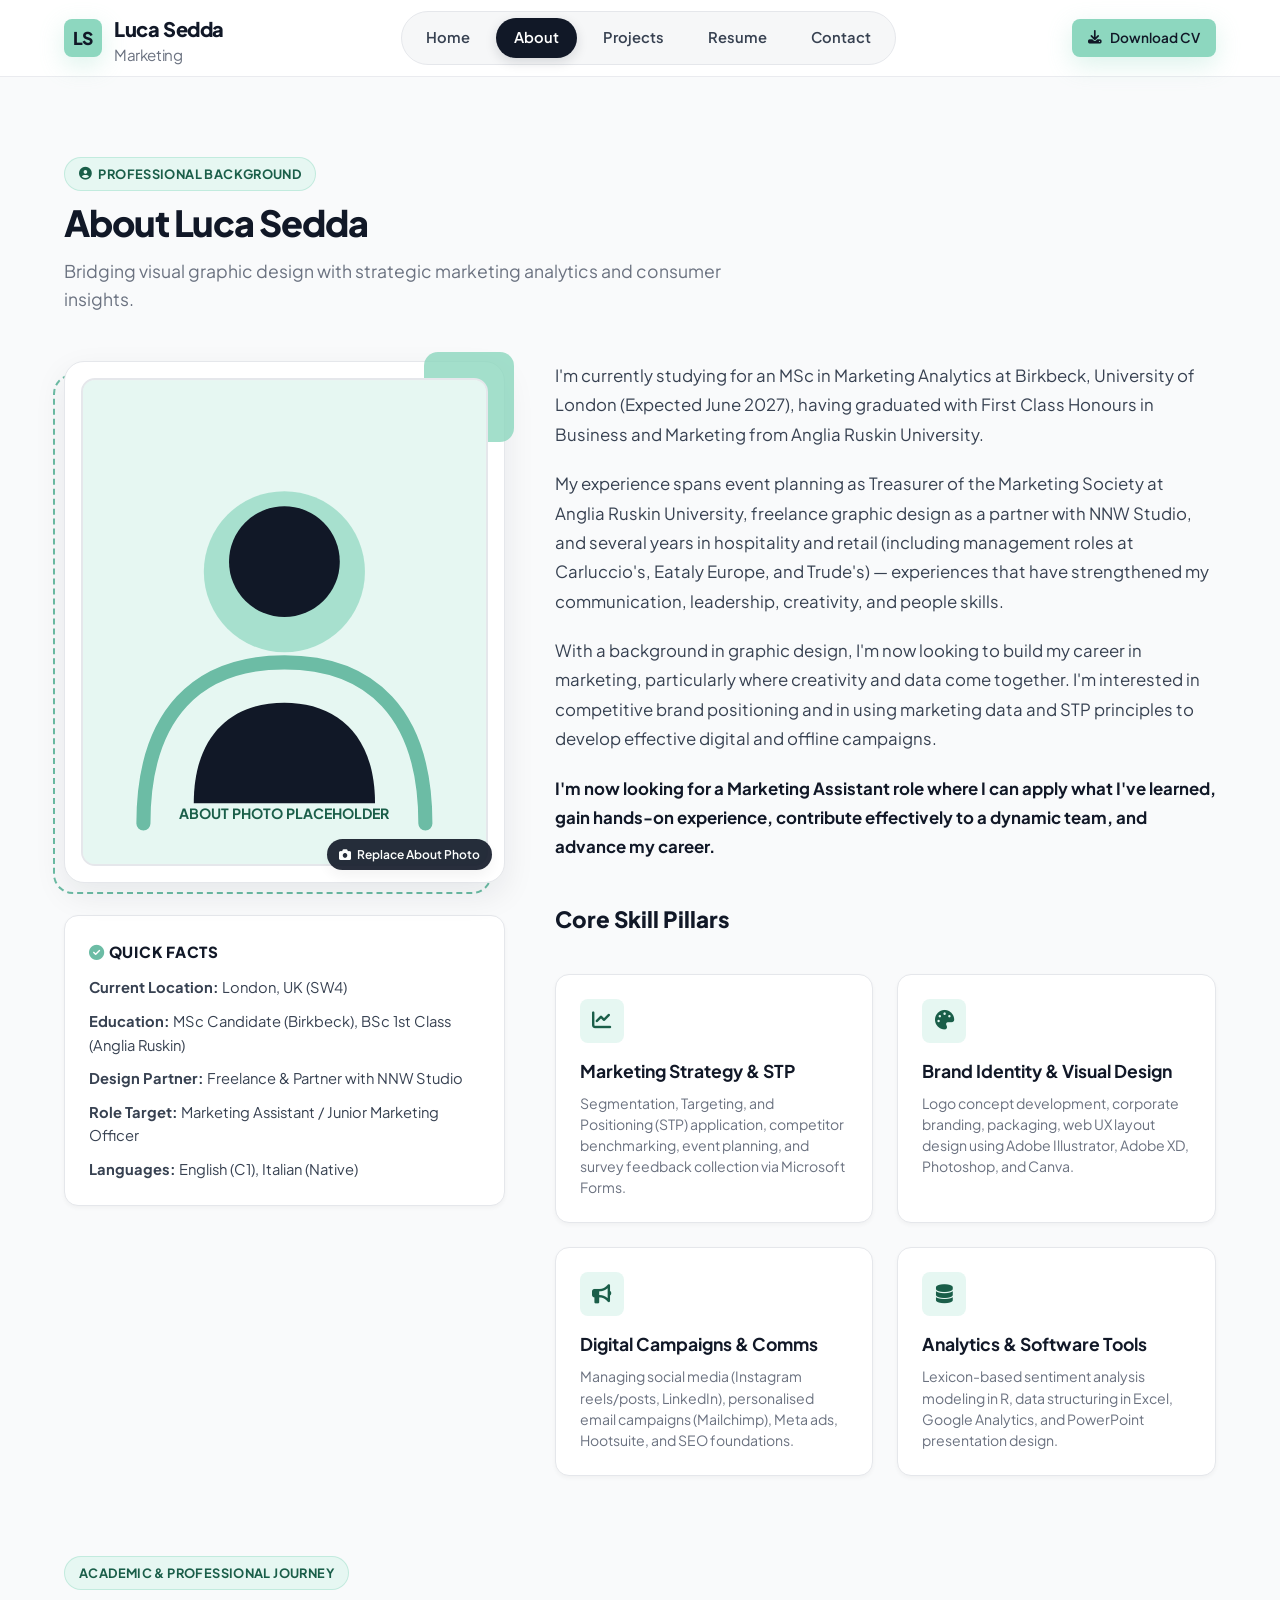
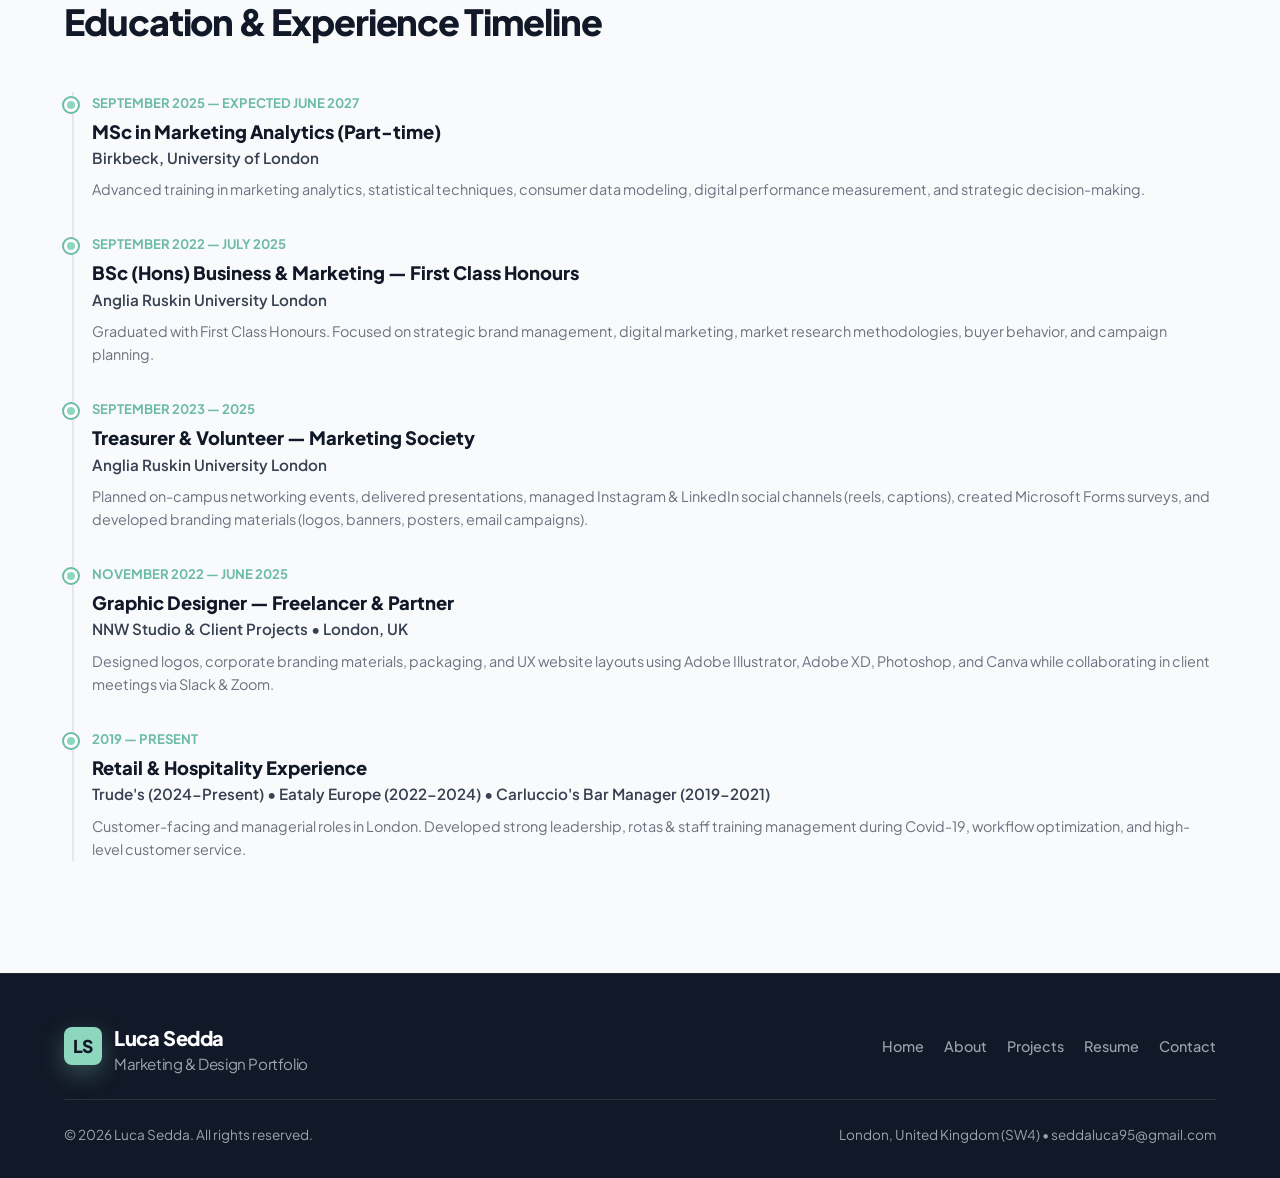
==== about.html @ 7196c17c "Initial commit: Luca Sedda Marketing Portfolio Website" ====
<!DOCTYPE html>
<html lang="en">
<head>
  <meta charset="UTF-8">
  <meta name="viewport" content="width=device-width, initial-scale=1.0">
  <title>Luca Sedda | Marketing Student</title>
  <meta name="description" content="Learn more about Luca Sedda - London marketing graduate, MSc Marketing Analytics candidate at Birkbeck, former Marketing Society Treasurer, and Graphic Designer with NNW Studio.">
  <link rel="stylesheet" href="css/style.css">
  <link rel="stylesheet" href="https://cdnjs.cloudflare.com/ajax/libs/font-awesome/6.4.0/css/all.min.css">
</head>
<body>

  <!-- Sticky Header Navigation -->
  <header class="header">
    <div class="container header-container">
      <a href="index.html" class="logo">
        <div class="logo-badge">LS</div>
        <div class="logo-text">
          Luca Sedda
          <span>Marketing</span>
        </div>
      </a>

      <!-- Desktop Navigation Links -->
      <nav class="nav-desktop">
        <a href="index.html" class="nav-link">Home</a>
        <a href="about.html" class="nav-link active">About</a>
        <a href="projects.html" class="nav-link">Projects</a>
        <a href="resume.html" class="nav-link">Resume</a>
        <a href="contact.html" class="nav-link">Contact</a>
      </nav>

      <!-- Desktop Header CTA -->
      <div class="nav-cta">
        <a href="assets/Luca_Sedda_Marketing_CV.pdf" download class="btn btn-primary btn-sm">
          <i class="fas fa-download"></i> Download CV
        </a>
        <button class="mobile-toggle" aria-label="Toggle navigation">
          <i class="fas fa-bars fa-lg"></i>
        </button>
      </div>
    </div>

    <!-- Mobile Navigation Drawer -->
    <nav class="mobile-nav">
      <a href="index.html" class="nav-link">Home</a>
      <a href="about.html" class="nav-link active">About</a>
      <a href="projects.html" class="nav-link">Projects</a>
      <a href="resume.html" class="nav-link">Resume</a>
      <a href="contact.html" class="nav-link">Contact</a>
      <a href="assets/Luca_Sedda_Marketing_CV.pdf" download class="btn btn-primary btn-sm" style="margin-top: 10px;">
        <i class="fas fa-download"></i> Download CV
      </a>
    </nav>
  </header>

  <!-- About Section -->
  <section class="section">
    <div class="container">
      <div class="section-header">
        <span class="badge"><i class="fas fa-user-circle"></i> Professional Background</span>
        <h1 class="section-title" style="margin-top: 10px;">About Luca Sedda</h1>
        <p class="section-subtitle">
          Bridging visual graphic design with strategic marketing analytics and consumer insights.
        </p>
      </div>

      <div class="about-grid">
        <!-- Photo Placeholder Column -->
        <div class="about-media">
          <div class="headshot-card">
            <div class="headshot-img-container">
              <svg id="aboutPlaceholder" width="100%" height="100%" viewBox="0 0 400 480" fill="none" xmlns="http://www.w3.org/2000/svg">
                <rect width="400" height="480" fill="#E6F7F2"/>
                <circle cx="200" cy="190" r="80" fill="#8DD7BF" opacity="0.7"/>
                <path d="M60 440C60 330 115 280 200 280C285 280 340 330 340 440" stroke="#6CBCA5" stroke-width="14" stroke-linecap="round"/>
                <circle cx="200" cy="180" r="55" fill="#111827"/>
                <path d="M110 420C110 350 150 320 200 320C250 320 290 350 290 420" fill="#111827"/>
                <text x="50%" y="90%" dominant-baseline="middle" text-anchor="middle" font-family="'Plus Jakarta Sans', sans-serif" font-size="14" font-weight="700" fill="#1A5E49">
                  ABOUT PHOTO PLACEHOLDER
                </text>
              </svg>
              <img id="aboutPhotoImg" src="" alt="Luca Sedda Professional Portrait" style="display: none;">
            </div>
            <label class="upload-overlay" for="aboutPhotoUpload">
              <i class="fas fa-camera"></i> Replace About Photo
            </label>
            <input type="file" id="aboutPhotoUpload" class="file-input-hidden" accept="image/*" data-target-img="aboutPhotoImg">
          </div>

          <!-- Quick Fact Card -->
          <div style="margin-top: 32px; background: white; padding: 24px; border-radius: var(--radius-md); border: 1px solid var(--color-border); box-shadow: var(--shadow-sm);">
            <h4 style="font-size: 0.95rem; font-weight: 800; text-transform: uppercase; color: var(--color-dark); margin-bottom: 12px; letter-spacing: 0.05em;">
              <i class="fas fa-check-circle" style="color: var(--color-primary-dark);"></i> Quick Facts
            </h4>
            <ul style="display: flex; flex-direction: column; gap: 10px; font-size: 0.92rem; color: var(--color-gray-dark);">
              <li><strong>Current Location:</strong> London, UK (SW4)</li>
              <li><strong>Education:</strong> MSc Candidate (Birkbeck), BSc 1st Class (Anglia Ruskin)</li>
              <li><strong>Design Partner:</strong> Freelance & Partner with NNW Studio</li>
              <li><strong>Role Target:</strong> Marketing Assistant / Junior Marketing Officer</li>
              <li><strong>Languages:</strong> English (C1), Italian (Native)</li>
            </ul>
          </div>
        </div>

        <!-- Bio Content Column -->
        <div class="about-content">
          <p class="about-bio-text">
            I'm currently studying for an MSc in Marketing Analytics at Birkbeck, University of London (Expected June 2027), having graduated with First Class Honours in Business and Marketing from Anglia Ruskin University.
          </p>
          <p class="about-bio-text">
            My experience spans event planning as Treasurer of the Marketing Society at Anglia Ruskin University, freelance graphic design as a partner with NNW Studio, and several years in hospitality and retail (including management roles at Carluccio's, Eataly Europe, and Trude's) — experiences that have strengthened my communication, leadership, creativity, and people skills.
          </p>
          <p class="about-bio-text">
            With a background in graphic design, I'm now looking to build my career in marketing, particularly where creativity and data come together. I'm interested in competitive brand positioning and in using marketing data and STP principles to develop effective digital and offline campaigns.
          </p>
          <p class="about-bio-text" style="font-weight: 700; color: var(--color-dark);">
            I'm now looking for a Marketing Assistant role where I can apply what I've learned, gain hands-on experience, contribute effectively to a dynamic team, and advance my career.
          </p>

          <!-- Core Competency Grid -->
          <h3 style="font-size: 1.4rem; font-weight: 800; color: var(--color-dark); margin-top: 40px; margin-bottom: 20px;">
            Core Skill Pillars
          </h3>

          <div class="skills-grid">
            <div class="skill-card">
              <div class="skill-icon">
                <i class="fas fa-chart-line"></i>
              </div>
              <h4 class="skill-title">Marketing Strategy & STP</h4>
              <p class="skill-desc">
                Segmentation, Targeting, and Positioning (STP) application, competitor benchmarking, event planning, and survey feedback collection via Microsoft Forms.
              </p>
            </div>

            <div class="skill-card">
              <div class="skill-icon">
                <i class="fas fa-palette"></i>
              </div>
              <h4 class="skill-title">Brand Identity & Visual Design</h4>
              <p class="skill-desc">
                Logo concept development, corporate branding, packaging, web UX layout design using Adobe Illustrator, Adobe XD, Photoshop, and Canva.
              </p>
            </div>

            <div class="skill-card">
              <div class="skill-icon">
                <i class="fas fa-bullhorn"></i>
              </div>
              <h4 class="skill-title">Digital Campaigns & Comms</h4>
              <p class="skill-desc">
                Managing social media (Instagram reels/posts, LinkedIn), personalised email campaigns (Mailchimp), Meta ads, Hootsuite, and SEO foundations.
              </p>
            </div>

            <div class="skill-card">
              <div class="skill-icon">
                <i class="fas fa-database"></i>
              </div>
              <h4 class="skill-title">Analytics & Software Tools</h4>
              <p class="skill-desc">
                Lexicon-based sentiment analysis modeling in R, data structuring in Excel, Google Analytics, and PowerPoint presentation design.
              </p>
            </div>
          </div>
        </div>
      </div>

      <!-- Education & Career Journey Timeline -->
      <div style="margin-top: 80px;">
        <div class="section-header">
          <span class="badge">Academic & Professional Journey</span>
          <h2 class="section-title" style="margin-top: 10px;">Education & Experience Timeline</h2>
        </div>

        <div class="timeline">
          <!-- Item 1 -->
          <div class="timeline-item">
            <div class="timeline-date">September 2025 — Expected June 2027</div>
            <h3 class="timeline-title">MSc in Marketing Analytics (Part-time)</h3>
            <div class="timeline-sub">Birkbeck, University of London</div>
            <p class="timeline-desc">
              Advanced training in marketing analytics, statistical techniques, consumer data modeling, digital performance measurement, and strategic decision-making.
            </p>
          </div>

          <!-- Item 2 -->
          <div class="timeline-item">
            <div class="timeline-date">September 2022 — July 2025</div>
            <h3 class="timeline-title">BSc (Hons) Business & Marketing — First Class Honours</h3>
            <div class="timeline-sub">Anglia Ruskin University London</div>
            <p class="timeline-desc">
              Graduated with First Class Honours. Focused on strategic brand management, digital marketing, market research methodologies, buyer behavior, and campaign planning.
            </p>
          </div>

          <!-- Item 3 -->
          <div class="timeline-item">
            <div class="timeline-date">September 2023 — 2025</div>
            <h3 class="timeline-title">Treasurer & Volunteer — Marketing Society</h3>
            <div class="timeline-sub">Anglia Ruskin University London</div>
            <p class="timeline-desc">
              Planned on-campus networking events, delivered presentations, managed Instagram & LinkedIn social channels (reels, captions), created Microsoft Forms surveys, and developed branding materials (logos, banners, posters, email campaigns).
            </p>
          </div>

          <!-- Item 4 -->
          <div class="timeline-item">
            <div class="timeline-date">November 2022 — June 2025</div>
            <h3 class="timeline-title">Graphic Designer — Freelancer & Partner</h3>
            <div class="timeline-sub">NNW Studio & Client Projects • London, UK</div>
            <p class="timeline-desc">
              Designed logos, corporate branding materials, packaging, and UX website layouts using Adobe Illustrator, Adobe XD, Photoshop, and Canva while collaborating in client meetings via Slack & Zoom.
            </p>
          </div>

          <!-- Item 5 -->
          <div class="timeline-item">
            <div class="timeline-date">2019 — Present</div>
            <h3 class="timeline-title">Retail & Hospitality Experience</h3>
            <div class="timeline-sub">Trude's (2024-Present) • Eataly Europe (2022-2024) • Carluccio's Bar Manager (2019-2021)</div>
            <p class="timeline-desc">
              Customer-facing and managerial roles in London. Developed strong leadership, rotas & staff training management during Covid-19, workflow optimization, and high-level customer service.
            </p>
          </div>
        </div>
      </div>
    </div>
  </section>

  <!-- Footer -->
  <footer class="footer">
    <div class="container">
      <div class="footer-container">
        <div class="logo">
          <div class="logo-badge">LS</div>
          <div class="logo-text" style="color: white;">
            Luca Sedda
            <span style="color: #9CA3AF;">Marketing & Design Portfolio</span>
          </div>
        </div>

        <nav class="footer-nav">
          <a href="index.html">Home</a>
          <a href="about.html">About</a>
          <a href="projects.html">Projects</a>
          <a href="resume.html">Resume</a>
          <a href="contact.html">Contact</a>
        </nav>
      </div>

      <div class="footer-bottom">
        <p>&copy; 2026 Luca Sedda. All rights reserved.</p>
        <p>London, United Kingdom (SW4) • seddaluca95@gmail.com</p>
      </div>
    </div>
  </footer>

  <script src="js/main.js"></script>
</body>
</html>
---- css/style.css ----
/* ==========================================
   Luca Sedda - Marketing & Design Portfolio
   Design System & CSS Styles
   Brand Color: #8DD7BF
   ========================================== */

@import url('https://fonts.googleapis.com/css2?family=Plus+Jakarta+Sans:ital,wght@0,300;0,400;0,500;0,600;0,700;0,800;1,400&family=Pinyon+Script&display=swap');

:root {
  /* Brand Palette */
  --color-primary: #8DD7BF;
  --color-primary-dark: #6CBCA5;
  --color-primary-light: #E6F7F2;
  --color-primary-glow: rgba(141, 215, 191, 0.25);
  
  /* Neutral Palette */
  --color-dark: #111827;
  --color-dark-muted: #1F2937;
  --color-gray-dark: #374151;
  --color-gray-medium: #6B7280;
  --color-gray-light: #9CA3AF;
  --color-bg-light: #F9FAFB;
  --color-bg-card: #FFFFFF;
  --color-border: #E5E7EB;
  --color-white: #FFFFFF;
  
  /* Fonts */
  --font-sans: 'Plus Jakarta Sans', -apple-system, BlinkMacSystemFont, sans-serif;
  --font-quote: 'Pinyon Script', cursive, Georgia, serif;
  
  /* Shadows & Radius */
  --radius-sm: 8px;
  --radius-md: 14px;
  --radius-lg: 20px;
  --radius-full: 9999px;
  
  --shadow-sm: 0 2px 4px rgba(0, 0, 0, 0.04);
  --shadow-md: 0 6px 16px rgba(0, 0, 0, 0.06);
  --shadow-lg: 0 12px 32px rgba(17, 24, 39, 0.08);
  --shadow-mint: 0 8px 24px rgba(141, 215, 191, 0.3);
  
  --transition: all 0.25s cubic-bezier(0.16, 1, 0.3, 1);
}

/* Reset & Base */
*, *::before, *::after {
  box-sizing: border-box;
  margin: 0;
  padding: 0;
}

html {
  scroll-behavior: smooth;
  font-size: 16px;
}

body {
  font-family: var(--font-sans);
  background-color: var(--color-bg-light);
  color: var(--color-dark);
  line-height: 1.6;
  -webkit-font-smoothing: antialiased;
  display: flex;
  flex-direction: column;
  min-height: 100vh;
}

a {
  color: inherit;
  text-decoration: none;
}

img {
  max-width: 100%;
  height: auto;
  display: block;
}

ul {
  list-style: none;
}

button, input, textarea, select {
  font-family: inherit;
}

/* Container */
.container {
  width: 100%;
  max-width: 1200px;
  margin: 0 auto;
  padding: 0 24px;
}

.container-narrow {
  max-width: 860px;
}

/* Header & Sticky Navigation */
.header {
  position: sticky;
  top: 0;
  z-index: 1000;
  background: rgba(255, 255, 255, 0.88);
  backdrop-filter: blur(16px);
  -webkit-backdrop-filter: blur(16px);
  border-bottom: 1px solid rgba(229, 231, 235, 0.8);
  transition: var(--transition);
}

.header-container {
  display: flex;
  align-items: center;
  justify-content: space-between;
  height: 76px;
}

.logo {
  display: flex;
  align-items: center;
  gap: 12px;
  font-weight: 800;
  font-size: 1.25rem;
  letter-spacing: -0.02em;
  color: var(--color-dark);
}

.logo-badge {
  width: 38px;
  height: 38px;
  background-color: var(--color-primary);
  color: var(--color-dark);
  border-radius: var(--radius-sm);
  display: flex;
  align-items: center;
  justify-content: center;
  font-weight: 800;
  font-size: 1.1rem;
  box-shadow: var(--shadow-mint);
}

.logo-text span {
  color: var(--color-gray-medium);
  font-weight: 400;
  font-size: 0.95rem;
  display: block;
  line-height: 1;
  margin-top: 2px;
}

.nav-desktop {
  display: flex;
  align-items: center;
  gap: 8px;
  background-color: rgba(243, 244, 246, 0.7);
  padding: 6px;
  border-radius: var(--radius-full);
  border: 1px solid var(--color-border);
}

.nav-link {
  padding: 8px 18px;
  font-size: 0.92rem;
  font-weight: 600;
  color: var(--color-gray-dark);
  border-radius: var(--radius-full);
  transition: var(--transition);
}

.nav-link:hover {
  color: var(--color-dark);
  background-color: rgba(255, 255, 255, 0.6);
}

.nav-link.active {
  background-color: var(--color-dark);
  color: var(--color-white);
  box-shadow: 0 4px 12px rgba(17, 24, 39, 0.15);
}

.nav-cta {
  display: flex;
  align-items: center;
  gap: 12px;
}

/* Mobile Hamburger Toggle */
.mobile-toggle {
  display: none;
  background: none;
  border: none;
  cursor: pointer;
  padding: 8px;
  color: var(--color-dark);
}

.mobile-nav {
  display: none;
  position: fixed;
  top: 76px;
  left: 0;
  width: 100%;
  background: white;
  border-bottom: 1px solid var(--color-border);
  padding: 20px 24px;
  box-shadow: var(--shadow-lg);
  flex-direction: column;
  gap: 12px;
  z-index: 999;
}

.mobile-nav.open {
  display: flex;
}

.mobile-nav .nav-link {
  padding: 12px 16px;
  width: 100%;
  text-align: left;
  border-radius: var(--radius-sm);
}

/* Buttons & Badges */
.btn {
  display: inline-flex;
  align-items: center;
  justify-content: center;
  gap: 8px;
  padding: 12px 24px;
  font-weight: 600;
  font-size: 0.95rem;
  border-radius: var(--radius-md);
  transition: var(--transition);
  cursor: pointer;
  border: none;
  outline: none;
  white-space: nowrap;
}

.btn-primary {
  background-color: var(--color-primary);
  color: var(--color-dark);
  box-shadow: var(--shadow-mint);
}

.btn-primary:hover {
  background-color: var(--color-primary-dark);
  transform: translateY(-2px);
  box-shadow: 0 10px 24px rgba(108, 188, 165, 0.4);
}

.btn-dark {
  background-color: var(--color-dark);
  color: var(--color-white);
}

.btn-dark:hover {
  background-color: var(--color-dark-muted);
  transform: translateY(-2px);
  box-shadow: 0 10px 24px rgba(17, 24, 39, 0.2);
}

.btn-outline {
  background-color: transparent;
  color: var(--color-dark);
  border: 2px solid var(--color-border);
}

.btn-outline:hover {
  border-color: var(--color-dark);
  background-color: rgba(17, 24, 39, 0.03);
}

.btn-sm {
  padding: 8px 16px;
  font-size: 0.85rem;
  border-radius: var(--radius-sm);
}

.badge {
  display: inline-flex;
  align-items: center;
  gap: 6px;
  padding: 6px 14px;
  background-color: var(--color-primary-light);
  color: #1A5E49;
  font-weight: 700;
  font-size: 0.8rem;
  letter-spacing: 0.03em;
  text-transform: uppercase;
  border-radius: var(--radius-full);
  border: 1px solid rgba(141, 215, 191, 0.4);
}

.badge-dark {
  background-color: var(--color-dark);
  color: var(--color-white);
  border: none;
}

/* Sections */
.section {
  padding: 80px 0;
}

.section-hero {
  padding: 70px 0 90px 0;
  background: radial-gradient(circle at 80% 20%, rgba(141, 215, 191, 0.15) 0%, rgba(249, 250, 251, 0) 60%);
}

.section-header {
  margin-bottom: 48px;
}

.section-header.text-center {
  text-align: center;
}

.section-title {
  font-size: 2.25rem;
  font-weight: 800;
  letter-spacing: -0.03em;
  color: var(--color-dark);
  line-height: 1.2;
}

.section-subtitle {
  margin-top: 12px;
  font-size: 1.1rem;
  color: var(--color-gray-medium);
  max-width: 680px;
}

/* Hero Component */
.hero-grid {
  display: grid;
  grid-template-columns: 1.25fr 0.85fr;
  gap: 48px;
  align-items: center;
}

.hero-tag {
  margin-bottom: 20px;
}

.hero-title {
  font-size: 3.2rem;
  font-weight: 800;
  line-height: 1.1;
  letter-spacing: -0.035em;
  color: var(--color-dark);
  margin-bottom: 20px;
}

.hero-title span.highlight {
  position: relative;
  display: inline-block;
  z-index: 1;
}

.hero-title span.highlight::after {
  content: '';
  position: absolute;
  bottom: 8px;
  left: -4px;
  right: -4px;
  height: 14px;
  background-color: var(--color-primary);
  opacity: 0.7;
  z-index: -1;
  border-radius: 4px;
}

.hero-lead {
  font-size: 1.15rem;
  color: var(--color-gray-dark);
  margin-bottom: 28px;
  line-height: 1.6;
}

.hero-actions {
  display: flex;
  flex-wrap: wrap;
  gap: 16px;
  margin-bottom: 32px;
}

/* Headshot Container with Upload Capability */
.headshot-wrapper {
  position: relative;
}

.headshot-card {
  position: relative;
  background: white;
  padding: 16px;
  border-radius: var(--radius-lg);
  box-shadow: var(--shadow-lg);
  border: 1px solid var(--color-border);
}

.headshot-card::before {
  content: '';
  position: absolute;
  top: -10px;
  right: -10px;
  width: 90px;
  height: 90px;
  background: var(--color-primary);
  border-radius: var(--radius-md);
  z-index: 0;
  opacity: 0.8;
}

.headshot-card::after {
  content: '';
  position: absolute;
  bottom: -12px;
  left: -12px;
  width: 100%;
  height: 100%;
  border: 2px dashed var(--color-primary-dark);
  border-radius: var(--radius-lg);
  z-index: -1;
}

.headshot-img-container {
  position: relative;
  z-index: 1;
  width: 100%;
  aspect-ratio: 4/4.8;
  border-radius: var(--radius-md);
  overflow: hidden;
  background: #EBF7F3;
  display: flex;
  flex-direction: column;
  align-items: center;
  justify-content: center;
  border: 2px solid var(--color-border);
}

.headshot-img-container img {
  width: 100%;
  height: 100%;
  object-fit: cover;
}

.upload-overlay {
  position: absolute;
  bottom: 12px;
  right: 12px;
  z-index: 10;
  background: var(--color-dark);
  color: var(--color-white);
  padding: 6px 12px;
  border-radius: var(--radius-full);
  font-size: 0.75rem;
  font-weight: 600;
  cursor: pointer;
  display: flex;
  align-items: center;
  gap: 6px;
  box-shadow: var(--shadow-md);
  transition: var(--transition);
  opacity: 0.9;
}

.upload-overlay:hover {
  opacity: 1;
  transform: scale(1.04);
  background: var(--color-primary);
  color: var(--color-dark);
}

.file-input-hidden {
  display: none;
}

/* Positioning Statement Component */
.positioning-box {
  background: var(--color-white);
  border-radius: var(--radius-lg);
  padding: 36px;
  border: 1px solid var(--color-border);
  box-shadow: var(--shadow-md);
  position: relative;
  overflow: hidden;
  margin-top: 40px;
}

.positioning-box::before {
  content: '';
  position: absolute;
  top: 0;
  left: 0;
  width: 6px;
  height: 100%;
  background: var(--color-primary);
}

.positioning-title {
  font-size: 1.1rem;
  font-weight: 700;
  text-transform: uppercase;
  letter-spacing: 0.05em;
  color: var(--color-primary-dark);
  margin-bottom: 12px;
  display: flex;
  align-items: center;
  gap: 8px;
}

.positioning-text {
  font-size: 1.05rem;
  color: var(--color-dark);
  line-height: 1.7;
}

/* Stats Highlights Strip */
.stats-strip {
  display: grid;
  grid-template-columns: repeat(4, 1fr);
  gap: 20px;
  background: var(--color-dark);
  color: var(--color-white);
  border-radius: var(--radius-lg);
  padding: 32px 40px;
  box-shadow: var(--shadow-lg);
  margin-top: 40px;
}

.stat-item {
  display: flex;
  flex-direction: column;
}

.stat-value {
  font-size: 1.8rem;
  font-weight: 800;
  color: var(--color-primary);
  line-height: 1.1;
}

.stat-label {
  font-size: 0.85rem;
  color: var(--color-gray-light);
  margin-top: 6px;
  font-weight: 500;
}

/* Project Cards & Grids */
.filter-bar {
  display: flex;
  align-items: center;
  justify-content: center;
  gap: 12px;
  margin-bottom: 40px;
  flex-wrap: wrap;
}

.filter-btn {
  padding: 10px 22px;
  border-radius: var(--radius-full);
  background: white;
  border: 1px solid var(--color-border);
  color: var(--color-gray-dark);
  font-weight: 600;
  font-size: 0.9rem;
  cursor: pointer;
  transition: var(--transition);
}

.filter-btn:hover {
  border-color: var(--color-dark);
  color: var(--color-dark);
}

.filter-btn.active {
  background: var(--color-dark);
  color: var(--color-white);
  border-color: var(--color-dark);
  box-shadow: var(--shadow-md);
}

.projects-grid {
  display: grid;
  grid-template-columns: repeat(1, 1fr);
  gap: 40px;
}

.project-card {
  background: var(--color-white);
  border-radius: var(--radius-lg);
  border: 1px solid var(--color-border);
  overflow: hidden;
  box-shadow: var(--shadow-md);
  transition: var(--transition);
  display: grid;
  grid-template-columns: 1fr 1.1fr;
}

.project-card:hover {
  transform: translateY(-4px);
  box-shadow: var(--shadow-lg);
  border-color: rgba(141, 215, 191, 0.6);
}

.project-card.coursework-card {
  grid-template-columns: 0.9fr 1.1fr;
}

.project-media {
  background: #F3F4F6;
  position: relative;
  display: flex;
  flex-direction: column;
  align-items: center;
  justify-content: center;
  min-height: 320px;
  border-right: 1px solid var(--color-border);
  overflow: hidden;
}

.project-gallery-grid {
  display: grid;
  grid-template-columns: 1fr 1fr;
  grid-template-rows: 1fr 1fr;
  gap: 8px;
  padding: 16px;
  width: 100%;
  height: 100%;
}

.gallery-item {
  position: relative;
  border-radius: var(--radius-sm);
  overflow: hidden;
  background: #E5E7EB;
  border: 1px solid rgba(0,0,0,0.05);
}

.gallery-item img {
  width: 100%;
  height: 100%;
  object-fit: cover;
  transition: var(--transition);
}

.gallery-item:hover img {
  transform: scale(1.05);
}

.project-content {
  padding: 36px;
  display: flex;
  flex-direction: column;
  justify-content: space-between;
}

.project-header-meta {
  display: flex;
  align-items: center;
  justify-content: space-between;
  margin-bottom: 12px;
}

.project-category {
  font-size: 0.8rem;
  font-weight: 700;
  text-transform: uppercase;
  letter-spacing: 0.05em;
  color: var(--color-primary-dark);
}

.project-year {
  font-size: 0.85rem;
  color: var(--color-gray-medium);
  font-weight: 500;
}

.project-title {
  font-size: 1.5rem;
  font-weight: 800;
  color: var(--color-dark);
  margin-bottom: 14px;
  line-height: 1.25;
}

.project-desc {
  font-size: 0.96rem;
  color: var(--color-gray-dark);
  line-height: 1.65;
  margin-bottom: 20px;
}

.project-section-subtitle {
  font-size: 0.9rem;
  font-weight: 700;
  color: var(--color-dark);
  text-transform: uppercase;
  letter-spacing: 0.04em;
  margin: 16px 0 6px 0;
}

/* Farm Fetch Special Handwriting Quote Styling */
.farm-fetch-quote-box {
  background: #F4FAF7;
  border-left: 4px solid var(--color-primary);
  padding: 24px 28px;
  border-radius: 0 var(--radius-md) var(--radius-md) 0;
  margin: 20px 0;
}

.farm-fetch-quote {
  font-family: var(--font-quote);
  font-size: 2.1rem;
  line-height: 1.25;
  color: #164E3D;
  font-weight: 400;
}

.farm-fetch-explanation {
  font-family: var(--font-sans);
  font-size: 0.95rem;
  color: var(--color-gray-dark);
  line-height: 1.6;
  margin-top: 14px;
}

.project-tags {
  display: flex;
  flex-wrap: wrap;
  gap: 8px;
  margin-top: 20px;
}

.tag {
  padding: 4px 12px;
  background: #F3F4F6;
  border: 1px solid var(--color-border);
  border-radius: var(--radius-full);
  font-size: 0.78rem;
  font-weight: 600;
  color: var(--color-gray-dark);
}

.project-actions {
  margin-top: 24px;
  padding-top: 20px;
  border-top: 1px solid var(--color-border);
  display: flex;
  align-items: center;
  gap: 12px;
}

/* Coursework Highlights Grid */
.coursework-highlights {
  display: grid;
  grid-template-columns: repeat(2, 1fr);
  gap: 12px;
  margin: 16px 0;
  background: var(--color-bg-light);
  padding: 16px;
  border-radius: var(--radius-md);
  border: 1px solid var(--color-border);
}

.cw-stat-title {
  font-size: 0.75rem;
  text-transform: uppercase;
  font-weight: 700;
  color: var(--color-gray-medium);
}

.cw-stat-desc {
  font-size: 0.88rem;
  font-weight: 600;
  color: var(--color-dark);
  margin-top: 2px;
}

/* About Page Components */
.about-grid {
  display: grid;
  grid-template-columns: 0.8fr 1.2fr;
  gap: 50px;
  align-items: start;
}

.about-bio-text {
  font-size: 1.05rem;
  color: var(--color-gray-dark);
  line-height: 1.75;
  margin-bottom: 20px;
}

.skills-grid {
  display: grid;
  grid-template-columns: repeat(2, 1fr);
  gap: 24px;
  margin-top: 36px;
}

.skill-card {
  background: white;
  padding: 24px;
  border-radius: var(--radius-md);
  border: 1px solid var(--color-border);
  box-shadow: var(--shadow-sm);
}

.skill-icon {
  width: 44px;
  height: 44px;
  border-radius: var(--radius-sm);
  background: var(--color-primary-light);
  color: #1A5E49;
  display: flex;
  align-items: center;
  justify-content: center;
  font-size: 1.2rem;
  margin-bottom: 14px;
}

.skill-title {
  font-size: 1.1rem;
  font-weight: 700;
  color: var(--color-dark);
  margin-bottom: 8px;
}

.skill-desc {
  font-size: 0.88rem;
  color: var(--color-gray-medium);
  line-height: 1.5;
}

/* Education Timeline */
.timeline {
  position: relative;
  margin-top: 36px;
  padding-left: 28px;
}

.timeline::before {
  content: '';
  position: absolute;
  top: 0;
  left: 8px;
  width: 2px;
  height: 100%;
  background: var(--color-border);
}

.timeline-item {
  position: relative;
  margin-bottom: 32px;
}

.timeline-item::before {
  content: '';
  position: absolute;
  top: 6px;
  left: -28px;
  width: 14px;
  height: 14px;
  border-radius: 50%;
  background: var(--color-primary);
  border: 3px solid white;
  box-shadow: 0 0 0 2px var(--color-primary-dark);
}

.timeline-date {
  font-size: 0.82rem;
  font-weight: 700;
  color: var(--color-primary-dark);
  text-transform: uppercase;
  margin-bottom: 4px;
}

.timeline-title {
  font-size: 1.15rem;
  font-weight: 800;
  color: var(--color-dark);
}

.timeline-sub {
  font-size: 0.95rem;
  font-weight: 600;
  color: var(--color-gray-dark);
  margin-bottom: 8px;
}

.timeline-desc {
  font-size: 0.9rem;
  color: var(--color-gray-medium);
}

/* Resume Page Components */
.resume-banner {
  background: var(--color-dark);
  color: white;
  border-radius: var(--radius-lg);
  padding: 40px;
  display: flex;
  align-items: center;
  justify-content: space-between;
  margin-bottom: 48px;
  box-shadow: var(--shadow-lg);
  position: relative;
  overflow: hidden;
}

.resume-banner::after {
  content: '';
  position: absolute;
  right: -40px;
  bottom: -40px;
  width: 200px;
  height: 200px;
  background: var(--color-primary);
  opacity: 0.15;
  border-radius: 50%;
}

.resume-header-info h1 {
  font-size: 2rem;
  font-weight: 800;
}

.resume-header-info p {
  color: var(--color-gray-light);
  margin-top: 6px;
  font-size: 1.05rem;
}

.resume-paper {
  background: white;
  border-radius: var(--radius-lg);
  border: 1px solid var(--color-border);
  padding: 50px;
  box-shadow: var(--shadow-md);
}

.resume-section {
  margin-bottom: 36px;
}

.resume-section-title {
  font-size: 1.15rem;
  font-weight: 800;
  text-transform: uppercase;
  letter-spacing: 0.06em;
  color: var(--color-dark);
  padding-bottom: 8px;
  border-bottom: 2px solid var(--color-primary);
  margin-bottom: 20px;
}

.resume-job {
  margin-bottom: 24px;
}

.resume-job-header {
  display: flex;
  justify-content: space-between;
  align-items: baseline;
  margin-bottom: 4px;
}

.resume-job-title {
  font-size: 1.1rem;
  font-weight: 700;
  color: var(--color-dark);
}

.resume-job-date {
  font-size: 0.85rem;
  font-weight: 600;
  color: var(--color-gray-medium);
}

.resume-job-company {
  font-size: 0.95rem;
  font-weight: 600;
  color: var(--color-primary-dark);
  margin-bottom: 8px;
}

.resume-bullets {
  list-style: disc;
  padding-left: 20px;
}

.resume-bullets li {
  font-size: 0.92rem;
  color: var(--color-gray-dark);
  margin-bottom: 6px;
  line-height: 1.55;
}

/* Contact Page Components */
.contact-grid {
  display: grid;
  grid-template-columns: 0.9fr 1.1fr;
  gap: 48px;
}

.contact-card {
  background: white;
  padding: 36px;
  border-radius: var(--radius-lg);
  border: 1px solid var(--color-border);
  box-shadow: var(--shadow-md);
}

.contact-info-list {
  display: flex;
  flex-direction: column;
  gap: 24px;
  margin-top: 28px;
}

.contact-info-item {
  display: flex;
  align-items: center;
  gap: 16px;
}

.contact-icon {
  width: 48px;
  height: 48px;
  border-radius: var(--radius-md);
  background: var(--color-primary-light);
  color: #1A5E49;
  display: flex;
  align-items: center;
  justify-content: center;
  font-size: 1.25rem;
  flex-shrink: 0;
}

.contact-detail-title {
  font-size: 0.8rem;
  text-transform: uppercase;
  font-weight: 700;
  color: var(--color-gray-medium);
  letter-spacing: 0.04em;
}

.contact-detail-value {
  font-size: 1.05rem;
  font-weight: 700;
  color: var(--color-dark);
  margin-top: 2px;
}

.contact-detail-value a {
  transition: var(--transition);
}

.contact-detail-value a:hover {
  color: var(--color-primary-dark);
  text-decoration: underline;
}

.form-group {
  margin-bottom: 20px;
}

.form-label {
  display: block;
  font-size: 0.88rem;
  font-weight: 600;
  color: var(--color-dark);
  margin-bottom: 6px;
}

.form-control {
  width: 100%;
  padding: 12px 16px;
  border-radius: var(--radius-md);
  border: 1px solid var(--color-border);
  background: var(--color-bg-light);
  font-size: 0.95rem;
  color: var(--color-dark);
  transition: var(--transition);
}

.form-control:focus {
  outline: none;
  border-color: var(--color-primary-dark);
  background: white;
  box-shadow: 0 0 0 3px var(--color-primary-glow);
}

textarea.form-control {
  resize: vertical;
  min-height: 130px;
}

/* Footer */
.footer {
  margin-top: auto;
  background: var(--color-dark);
  color: var(--color-white);
  padding: 48px 0 32px 0;
  border-top: 1px solid rgba(255, 255, 255, 0.08);
}

.footer-container {
  display: flex;
  align-items: center;
  justify-content: space-between;
  flex-wrap: wrap;
  gap: 20px;
  padding-bottom: 28px;
  border-bottom: 1px solid rgba(255, 255, 255, 0.1);
}

.footer-nav {
  display: flex;
  gap: 20px;
}

.footer-nav a {
  color: var(--color-gray-light);
  font-size: 0.9rem;
  font-weight: 500;
  transition: var(--transition);
}

.footer-nav a:hover {
  color: var(--color-primary);
}

.footer-bottom {
  display: flex;
  align-items: center;
  justify-content: space-between;
  margin-top: 24px;
  font-size: 0.85rem;
  color: var(--color-gray-light);
}

/* Toast Notifications */
.toast-container {
  position: fixed;
  bottom: 24px;
  right: 24px;
  z-index: 2000;
}

.toast {
  background: var(--color-dark);
  color: white;
  padding: 14px 22px;
  border-radius: var(--radius-md);
  box-shadow: var(--shadow-lg);
  display: flex;
  align-items: center;
  gap: 12px;
  font-size: 0.9rem;
  font-weight: 600;
  border-left: 4px solid var(--color-primary);
  animation: slideUp 0.3s ease-out forwards;
}

@keyframes slideUp {
  from {
    transform: translateY(20px);
    opacity: 0;
  }
  to {
    transform: translateY(0);
    opacity: 1;
  }
}

/* Image Upload Modal Helper */
.modal-backdrop {
  position: fixed;
  top: 0;
  left: 0;
  width: 100vw;
  height: 100vh;
  background: rgba(17, 24, 39, 0.6);
  backdrop-filter: blur(4px);
  z-index: 3000;
  display: flex;
  align-items: center;
  justify-content: center;
  padding: 20px;
  opacity: 0;
  pointer-events: none;
  transition: var(--transition);
}

.modal-backdrop.open {
  opacity: 1;
  pointer-events: auto;
}

.modal-card {
  background: white;
  border-radius: var(--radius-lg);
  max-width: 480px;
  width: 100%;
  padding: 32px;
  box-shadow: var(--shadow-lg);
  border: 1px solid var(--color-border);
}

.modal-header {
  display: flex;
  align-items: center;
  justify-content: space-between;
  margin-bottom: 16px;
}

.modal-title {
  font-size: 1.25rem;
  font-weight: 800;
  color: var(--color-dark);
}

.modal-close {
  background: none;
  border: none;
  font-size: 1.5rem;
  cursor: pointer;
  color: var(--color-gray-medium);
}

/* Responsive Media Queries */
@media (max-width: 1024px) {
  .hero-grid, .about-grid, .contact-grid {
    grid-template-columns: 1fr;
    gap: 40px;
  }
  
  .project-card, .project-card.coursework-card {
    grid-template-columns: 1fr;
  }
  
  .project-media {
    min-height: 240px;
    border-right: none;
    border-bottom: 1px solid var(--color-border);
  }
  
  .stats-strip {
    grid-template-columns: repeat(2, 1fr);
    gap: 24px;
  }
}

@media (max-width: 768px) {
  .nav-desktop {
    display: none;
  }
  
  .mobile-toggle {
    display: block;
  }
  
  .hero-title {
    font-size: 2.3rem;
  }
  
  .skills-grid {
    grid-template-columns: 1fr;
  }
  
  .stats-strip {
    grid-template-columns: 1fr;
    padding: 24px;
  }
  
  .resume-banner {
    flex-direction: column;
    align-items: flex-start;
    gap: 20px;
  }
  
  .resume-paper {
    padding: 24px;
  }
}
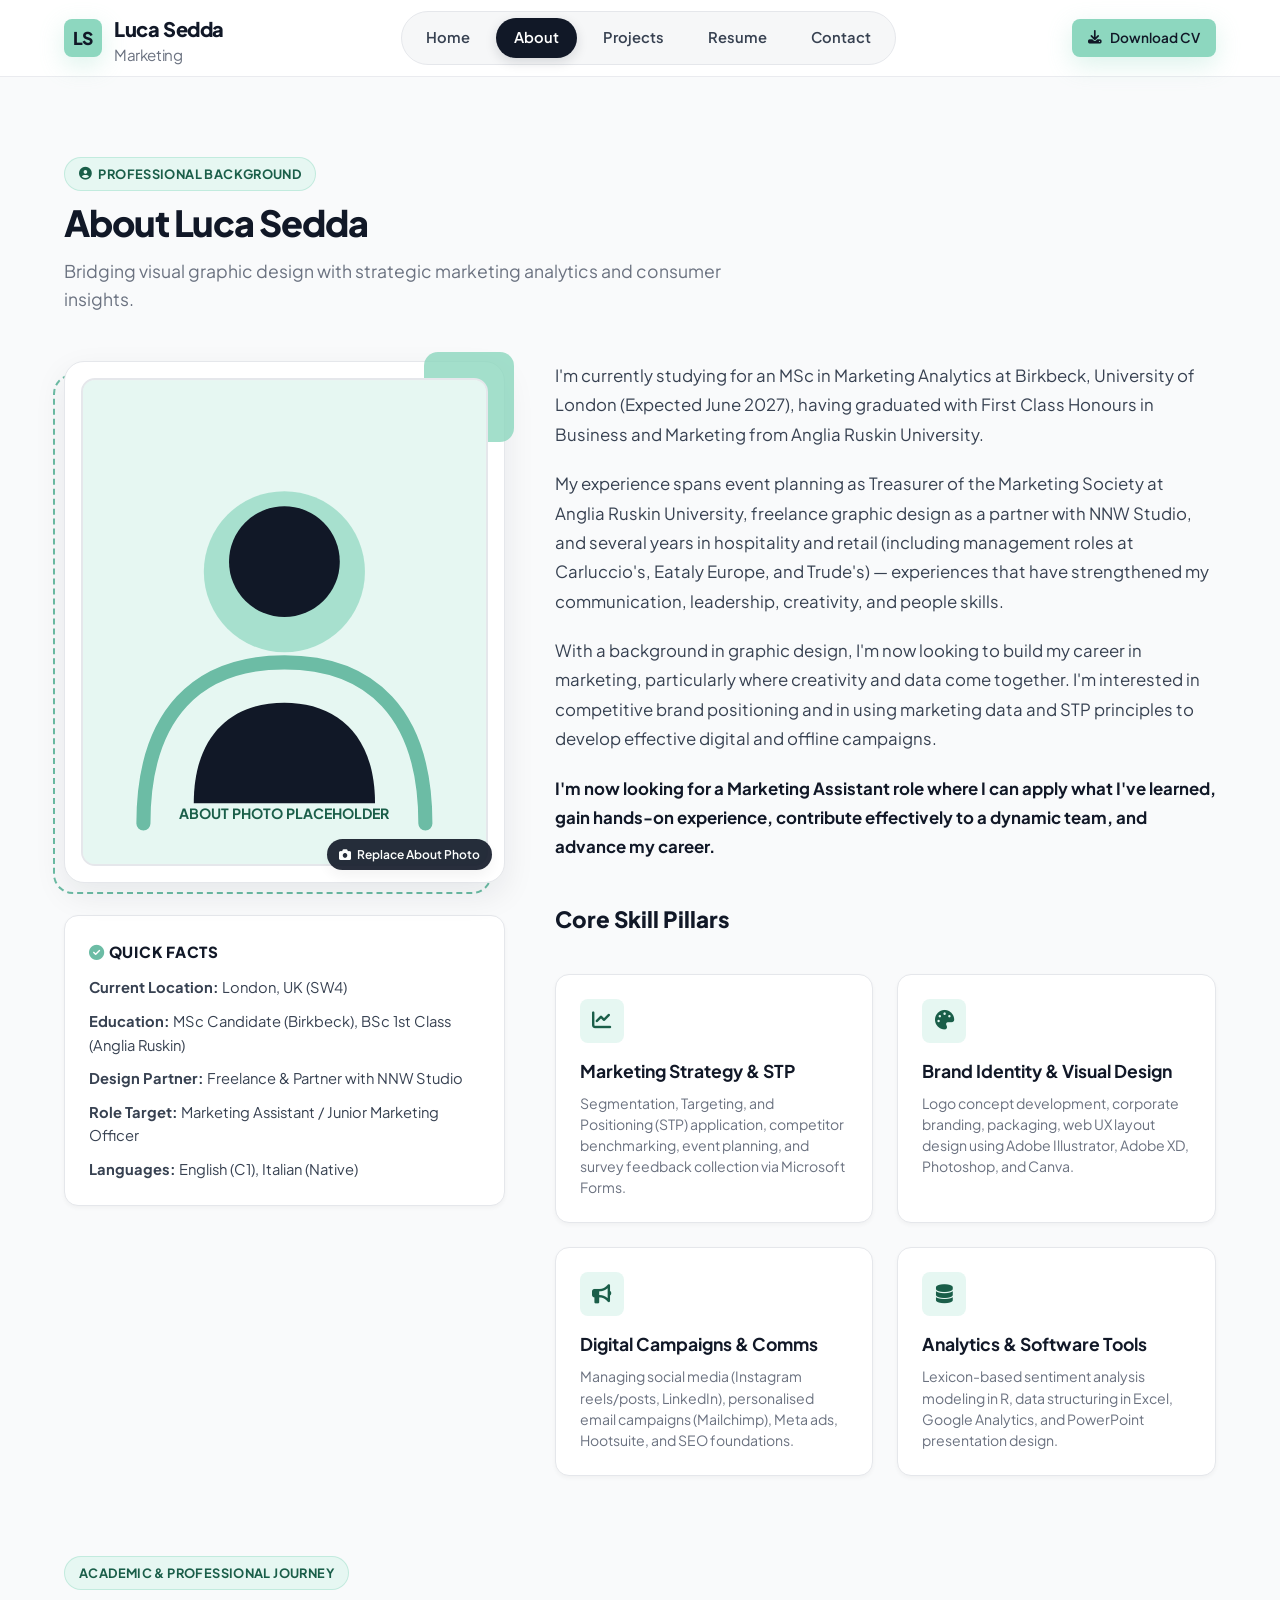
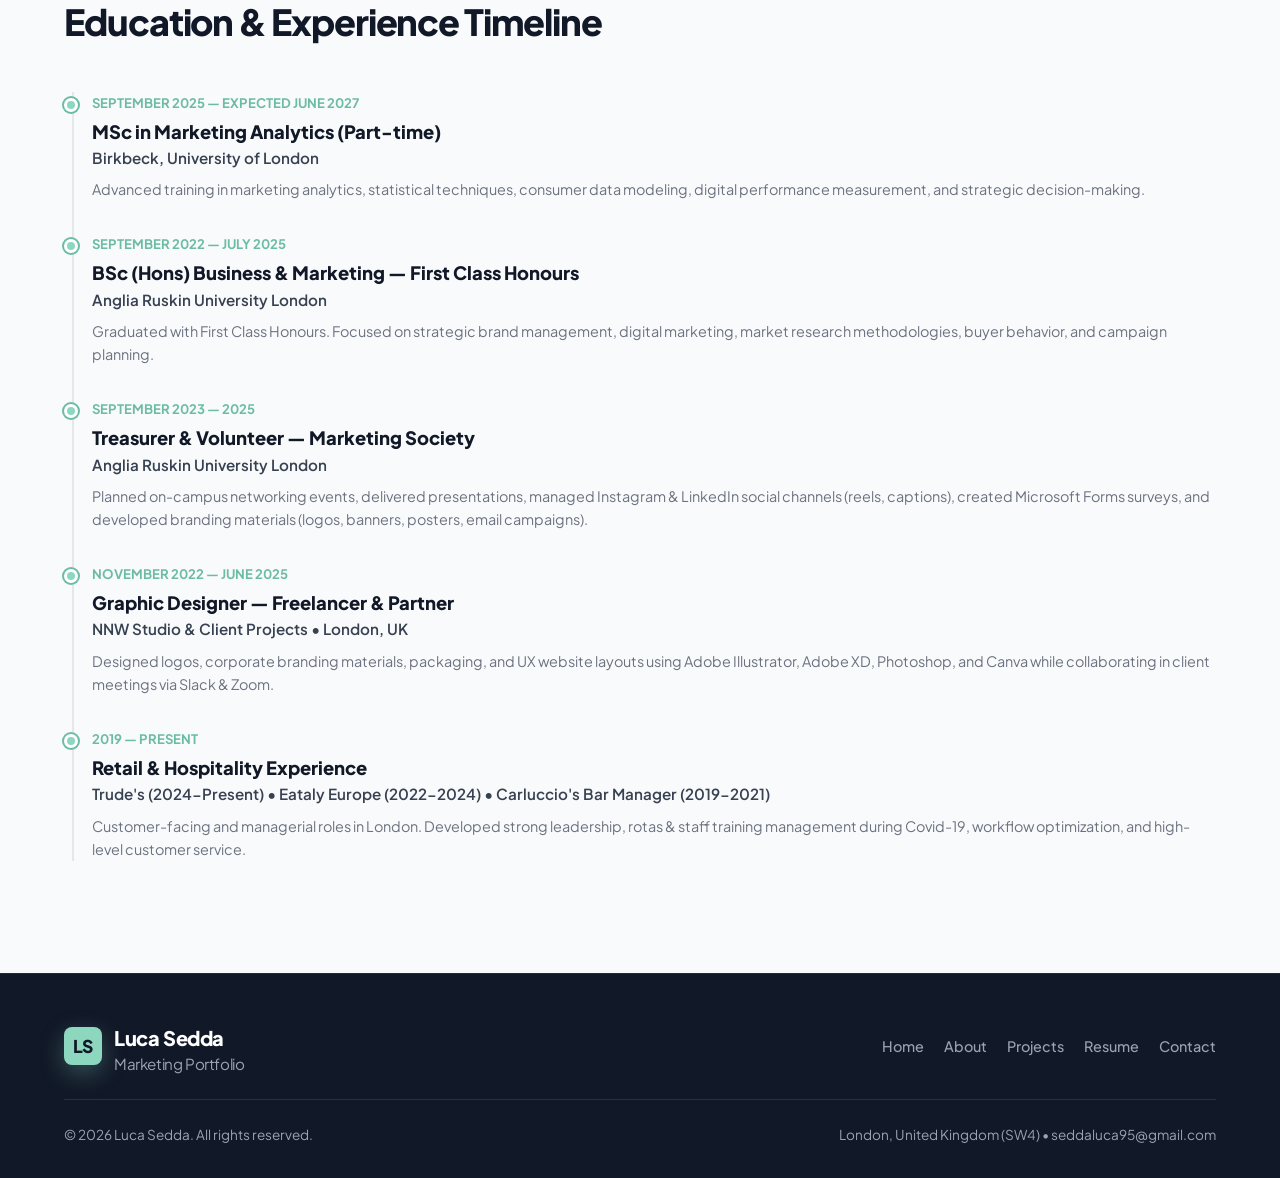
==== commit af25cdf5: "Audit and unify header/footer subtitles across all pages" ====
--- a/about.html
+++ b/about.html
@@ -3,7 +3,17 @@
 <head>
   <meta charset="UTF-8">
   <meta name="viewport" content="width=device-width, initial-scale=1.0">
-  <title>Luca Sedda | Marketing Student</title>
+  <title>Luca Sedda | Marketing Analyics Student</title>
+  <meta name="google-site-verification" content="google92df7456bd73039b">
+  <!-- Google tag (gtag.js) -->
+  <script async src="https://www.googletagmanager.com/gtag/js?id=G-ZVYPWKD259"></script>
+  <script>
+    window.dataLayer = window.dataLayer || [];
+    function gtag(){dataLayer.push(arguments);}
+    gtag('js', new Date());
+
+    gtag('config', 'G-ZVYPWKD259');
+  </script>
   <meta name="description" content="Learn more about Luca Sedda - London marketing graduate, MSc Marketing Analytics candidate at Birkbeck, former Marketing Society Treasurer, and Graphic Designer with NNW Studio.">
   <link rel="stylesheet" href="css/style.css">
   <link rel="stylesheet" href="https://cdnjs.cloudflare.com/ajax/libs/font-awesome/6.4.0/css/all.min.css">
@@ -237,7 +247,7 @@
           <div class="logo-badge">LS</div>
           <div class="logo-text" style="color: white;">
             Luca Sedda
-            <span style="color: #9CA3AF;">Marketing & Design Portfolio</span>
+            <span style="color: #9CA3AF;">Marketing Portfolio</span>
           </div>
         </div>
 
